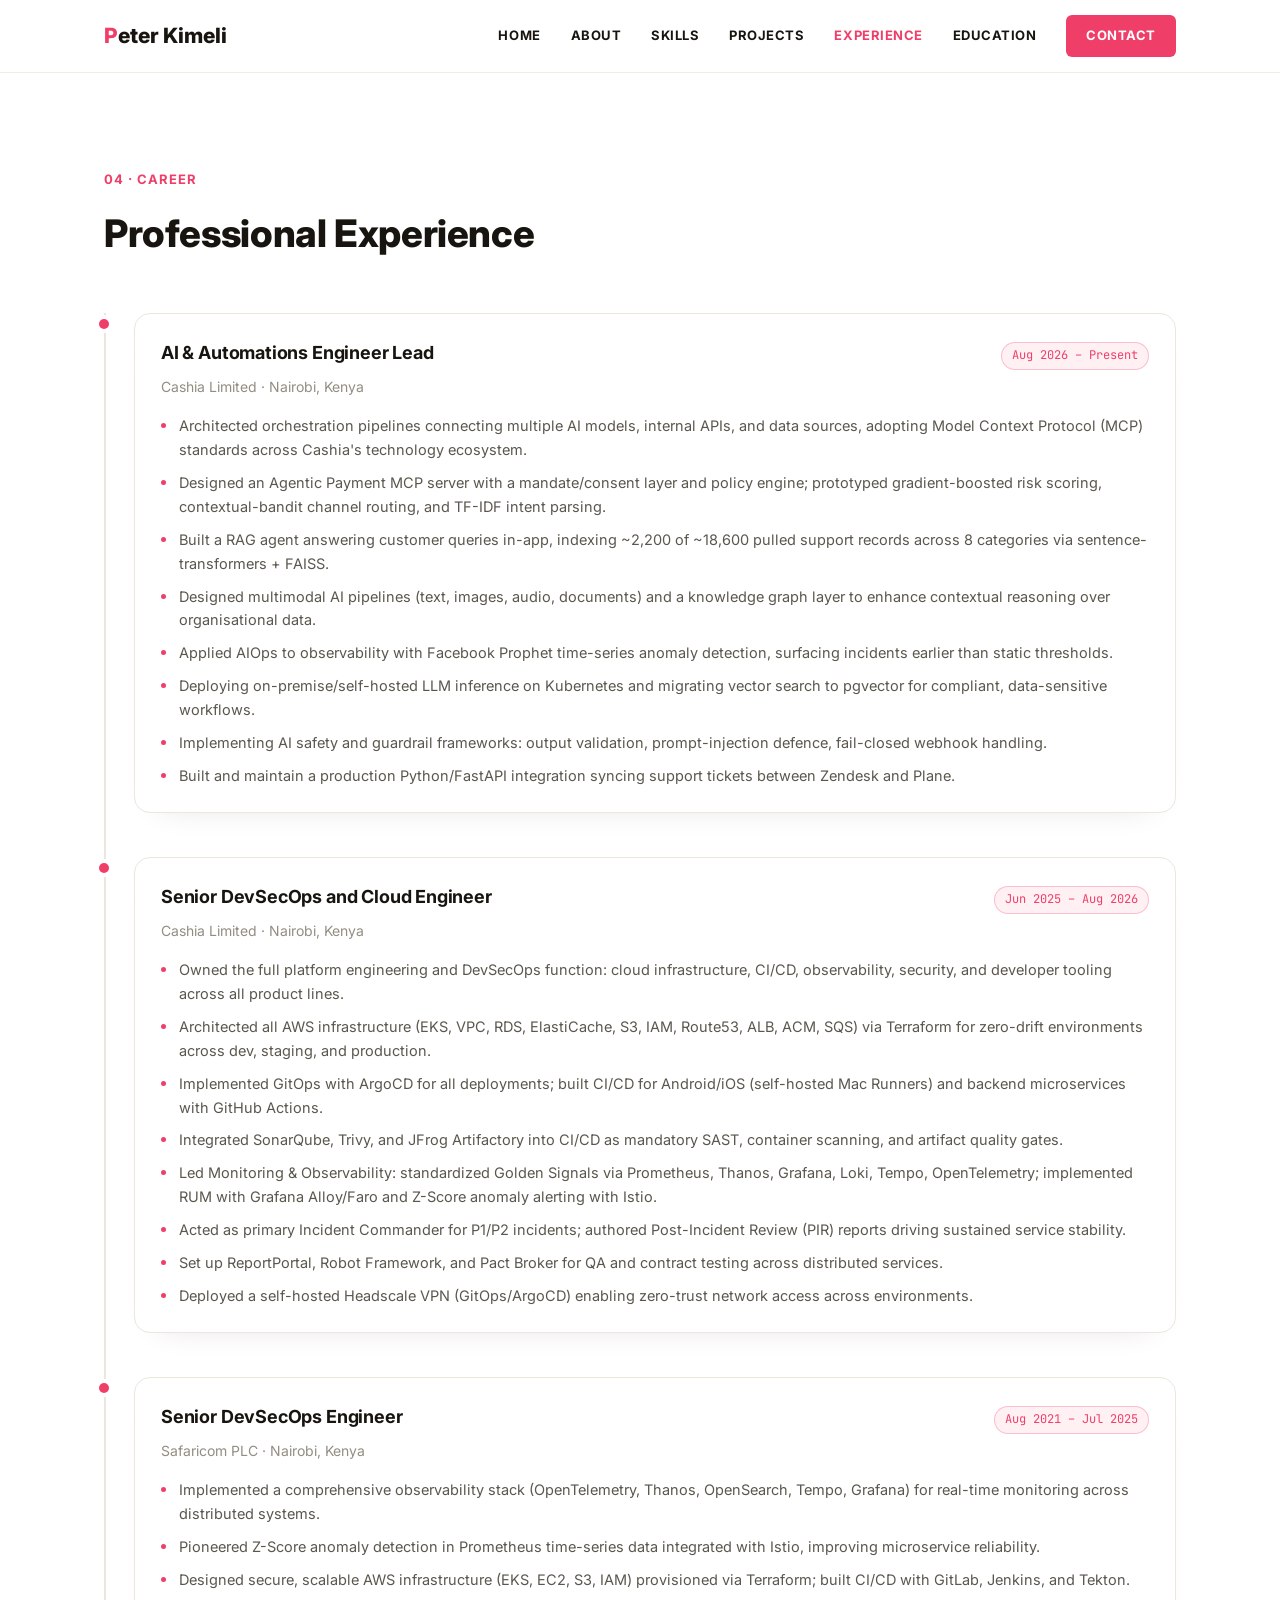
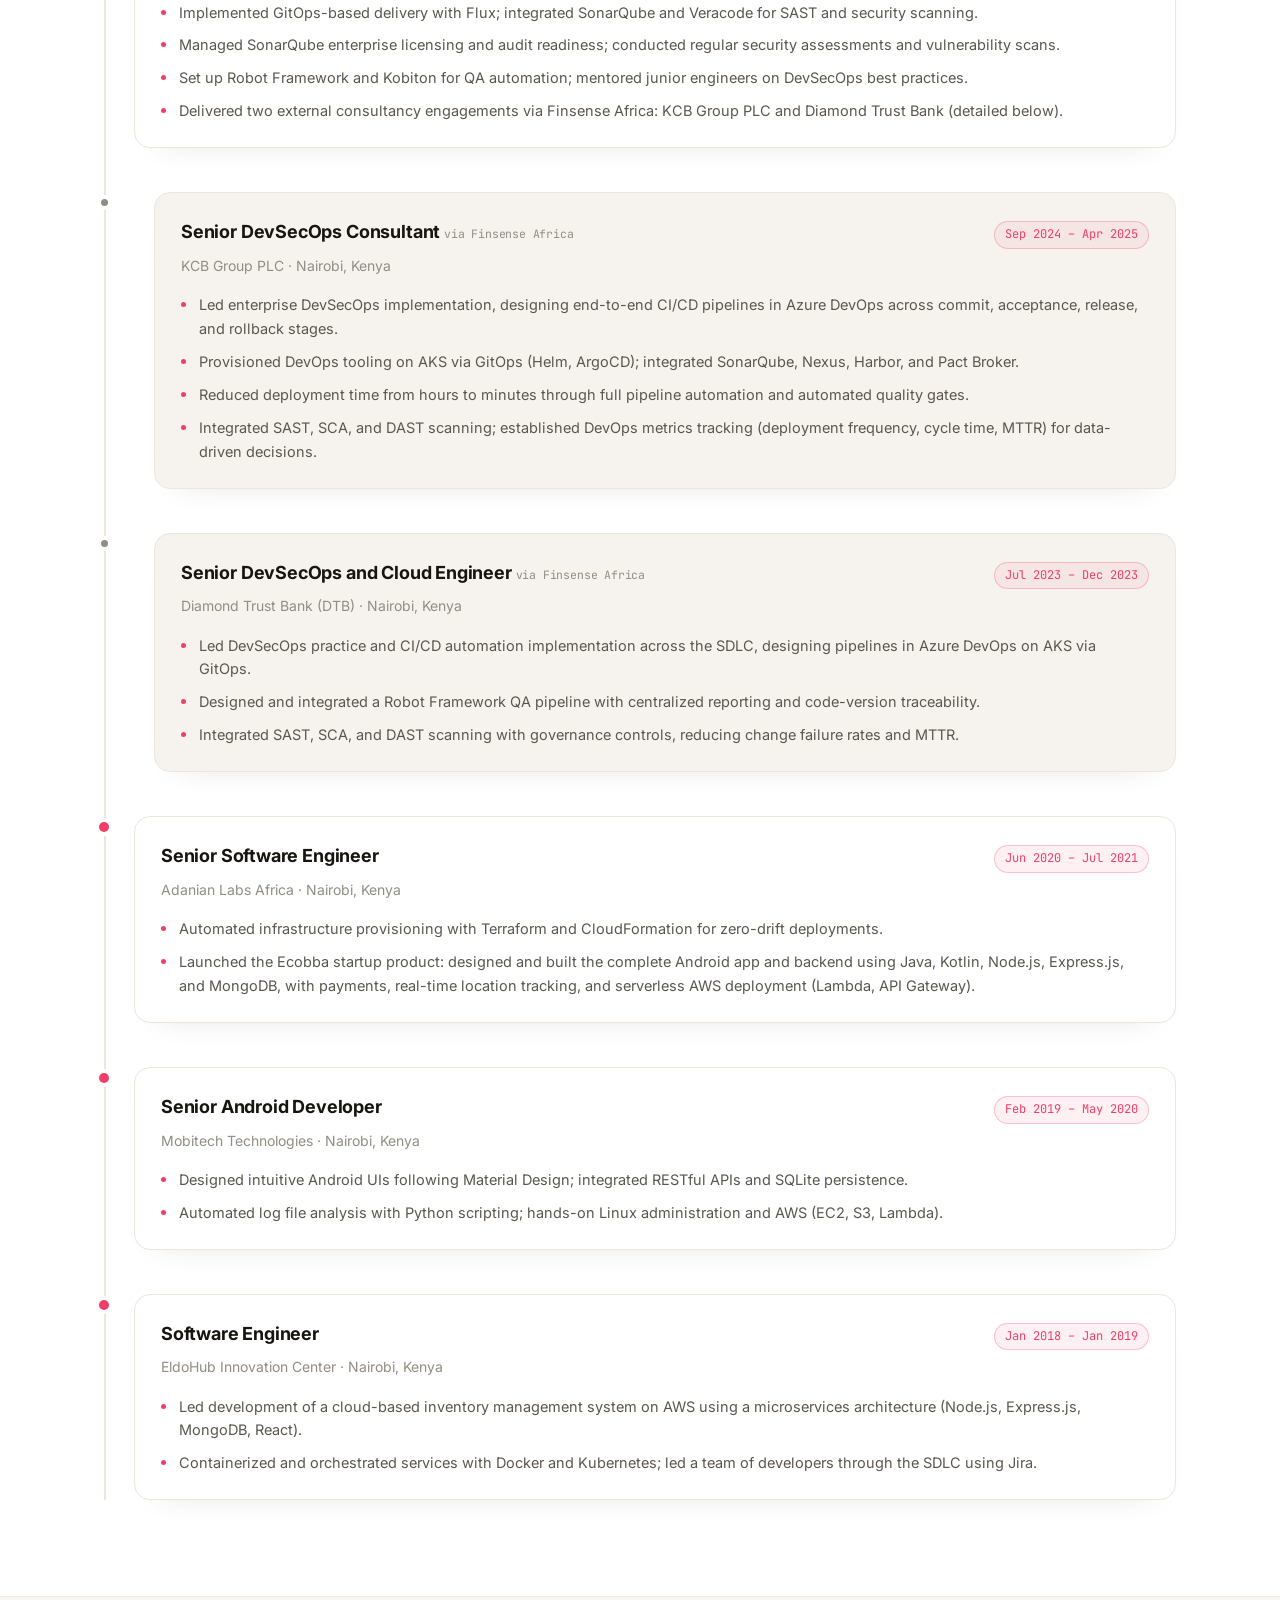
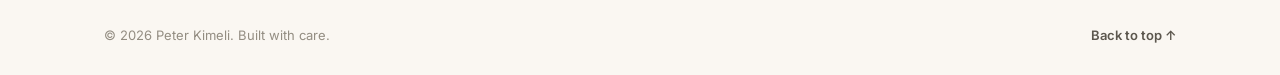
==== experience.html @ e3c06c6a "Split single-page site into separate pages per section Break About, Skills, Projects, Experience, Ed" ====
<!DOCTYPE html>
<html lang="en">
<head>
<meta charset="UTF-8">
<meta name="viewport" content="width=device-width, initial-scale=1.0">
<title>Experience · Peter Kimeli</title>
<meta name="description" content="Professional experience across Cashia Limited, Safaricom PLC, KCB Group, Diamond Trust Bank, and more.">
<link rel="icon" href="data:image/svg+xml,<svg xmlns=%22http://www.w3.org/2000/svg%22 viewBox=%220 0 100 100%22><rect width=%22100%22 height=%22100%22 rx=%2222%22 fill=%22%23ffffff%22/><text x=%2250%22 y=%2260%22 font-family=%22Arial,sans-serif%22 font-weight=%22800%22 font-size=%2244%22 fill=%22%23ef3f68%22 text-anchor=%22middle%22>PK</text></svg>">
<link rel="preconnect" href="https://fonts.googleapis.com">
<link rel="preconnect" href="https://fonts.gstatic.com" crossorigin>
<link href="https://fonts.googleapis.com/css2?family=Inter:wght@400;500;600;700;800&family=JetBrains+Mono:wght@400;500;600&display=swap" rel="stylesheet">
<link rel="stylesheet" href="css/style.css">
</head>
<body>

<a class="skip-link" href="#main">Skip to content</a>
<header class="site-header" id="top">
  <div class="container header-inner">
    <a href="index.html" class="brand"><span class="brand-name">Peter Kimeli</span></a>
    <nav class="nav" id="nav">
      <a href="index.html">Home</a>
      <a href="about.html">About</a>
      <a href="skills.html">Skills</a>
      <a href="projects.html">Projects</a>
      <a href="experience.html" class="is-active">Experience</a>
      <a href="education.html">Education</a>
      <a href="contact.html" class="nav-cta">Contact</a>
    </nav>
    <button class="nav-toggle" id="navToggle" aria-label="Toggle navigation" aria-expanded="false">
      <span></span><span></span><span></span>
    </button>
  </div>
</header>

<main id="main">

  <!-- EXPERIENCE -->
  <section id="experience" class="section page-section">
    <div class="container">
      <p class="section-label">04 · Career</p>
      <h2 class="section-title">Professional Experience</h2>

      <div class="timeline">

        <article class="timeline-item">
          <div class="timeline-dot"></div>
          <div class="timeline-content">
            <div class="timeline-head">
              <h3>AI &amp; Automations Engineer Lead</h3>
              <span class="timeline-date">Aug 2026 – Present</span>
            </div>
            <p class="timeline-org">Cashia Limited · Nairobi, Kenya</p>
            <ul>
              <li>Architected orchestration pipelines connecting multiple AI models, internal APIs, and data sources, adopting Model Context Protocol (MCP) standards across Cashia's technology ecosystem.</li>
              <li>Designed an Agentic Payment MCP server with a mandate/consent layer and policy engine; prototyped gradient-boosted risk scoring, contextual-bandit channel routing, and TF-IDF intent parsing.</li>
              <li>Built a RAG agent answering customer queries in-app, indexing ~2,200 of ~18,600 pulled support records across 8 categories via sentence-transformers + FAISS.</li>
              <li>Designed multimodal AI pipelines (text, images, audio, documents) and a knowledge graph layer to enhance contextual reasoning over organisational data.</li>
              <li>Applied AIOps to observability with Facebook Prophet time-series anomaly detection, surfacing incidents earlier than static thresholds.</li>
              <li>Deploying on-premise/self-hosted LLM inference on Kubernetes and migrating vector search to pgvector for compliant, data-sensitive workflows.</li>
              <li>Implementing AI safety and guardrail frameworks: output validation, prompt-injection defence, fail-closed webhook handling.</li>
              <li>Built and maintain a production Python/FastAPI integration syncing support tickets between Zendesk and Plane.</li>
            </ul>
          </div>
        </article>

        <article class="timeline-item">
          <div class="timeline-dot"></div>
          <div class="timeline-content">
            <div class="timeline-head">
              <h3>Senior DevSecOps and Cloud Engineer</h3>
              <span class="timeline-date">Jun 2025 – Aug 2026</span>
            </div>
            <p class="timeline-org">Cashia Limited · Nairobi, Kenya</p>
            <ul>
              <li>Owned the full platform engineering and DevSecOps function: cloud infrastructure, CI/CD, observability, security, and developer tooling across all product lines.</li>
              <li>Architected all AWS infrastructure (EKS, VPC, RDS, ElastiCache, S3, IAM, Route53, ALB, ACM, SQS) via Terraform for zero-drift environments across dev, staging, and production.</li>
              <li>Implemented GitOps with ArgoCD for all deployments; built CI/CD for Android/iOS (self-hosted Mac Runners) and backend microservices with GitHub Actions.</li>
              <li>Integrated SonarQube, Trivy, and JFrog Artifactory into CI/CD as mandatory SAST, container scanning, and artifact quality gates.</li>
              <li>Led Monitoring &amp; Observability: standardized Golden Signals via Prometheus, Thanos, Grafana, Loki, Tempo, OpenTelemetry; implemented RUM with Grafana Alloy/Faro and Z-Score anomaly alerting with Istio.</li>
              <li>Acted as primary Incident Commander for P1/P2 incidents; authored Post-Incident Review (PIR) reports driving sustained service stability.</li>
              <li>Set up ReportPortal, Robot Framework, and Pact Broker for QA and contract testing across distributed services.</li>
              <li>Deployed a self-hosted Headscale VPN (GitOps/ArgoCD) enabling zero-trust network access across environments.</li>
            </ul>
          </div>
        </article>

        <article class="timeline-item">
          <div class="timeline-dot"></div>
          <div class="timeline-content">
            <div class="timeline-head">
              <h3>Senior DevSecOps Engineer</h3>
              <span class="timeline-date">Aug 2021 – Jul 2025</span>
            </div>
            <p class="timeline-org">Safaricom PLC · Nairobi, Kenya</p>
            <ul>
              <li>Implemented a comprehensive observability stack (OpenTelemetry, Thanos, OpenSearch, Tempo, Grafana) for real-time monitoring across distributed systems.</li>
              <li>Pioneered Z-Score anomaly detection in Prometheus time-series data integrated with Istio, improving microservice reliability.</li>
              <li>Designed secure, scalable AWS infrastructure (EKS, EC2, S3, IAM) provisioned via Terraform; built CI/CD with GitLab, Jenkins, and Tekton.</li>
              <li>Implemented GitOps-based delivery with Flux; integrated SonarQube and Veracode for SAST and security scanning.</li>
              <li>Managed SonarQube enterprise licensing and audit readiness; conducted regular security assessments and vulnerability scans.</li>
              <li>Set up Robot Framework and Kobiton for QA automation; mentored junior engineers on DevSecOps best practices.</li>
              <li>Delivered two external consultancy engagements via Finsense Africa: KCB Group PLC and Diamond Trust Bank (detailed below).</li>
            </ul>
          </div>
        </article>

        <article class="timeline-item timeline-item-sub">
          <div class="timeline-dot timeline-dot-sub"></div>
          <div class="timeline-content">
            <div class="timeline-head">
              <h3>Senior DevSecOps Consultant <span class="via">via Finsense Africa</span></h3>
              <span class="timeline-date">Sep 2024 – Apr 2025</span>
            </div>
            <p class="timeline-org">KCB Group PLC · Nairobi, Kenya</p>
            <ul>
              <li>Led enterprise DevSecOps implementation, designing end-to-end CI/CD pipelines in Azure DevOps across commit, acceptance, release, and rollback stages.</li>
              <li>Provisioned DevOps tooling on AKS via GitOps (Helm, ArgoCD); integrated SonarQube, Nexus, Harbor, and Pact Broker.</li>
              <li>Reduced deployment time from hours to minutes through full pipeline automation and automated quality gates.</li>
              <li>Integrated SAST, SCA, and DAST scanning; established DevOps metrics tracking (deployment frequency, cycle time, MTTR) for data-driven decisions.</li>
            </ul>
          </div>
        </article>

        <article class="timeline-item timeline-item-sub">
          <div class="timeline-dot timeline-dot-sub"></div>
          <div class="timeline-content">
            <div class="timeline-head">
              <h3>Senior DevSecOps and Cloud Engineer <span class="via">via Finsense Africa</span></h3>
              <span class="timeline-date">Jul 2023 – Dec 2023</span>
            </div>
            <p class="timeline-org">Diamond Trust Bank (DTB) · Nairobi, Kenya</p>
            <ul>
              <li>Led DevSecOps practice and CI/CD automation implementation across the SDLC, designing pipelines in Azure DevOps on AKS via GitOps.</li>
              <li>Designed and integrated a Robot Framework QA pipeline with centralized reporting and code-version traceability.</li>
              <li>Integrated SAST, SCA, and DAST scanning with governance controls, reducing change failure rates and MTTR.</li>
            </ul>
          </div>
        </article>

        <article class="timeline-item">
          <div class="timeline-dot"></div>
          <div class="timeline-content">
            <div class="timeline-head">
              <h3>Senior Software Engineer</h3>
              <span class="timeline-date">Jun 2020 – Jul 2021</span>
            </div>
            <p class="timeline-org">Adanian Labs Africa · Nairobi, Kenya</p>
            <ul>
              <li>Automated infrastructure provisioning with Terraform and CloudFormation for zero-drift deployments.</li>
              <li>Launched the Ecobba startup product: designed and built the complete Android app and backend using Java, Kotlin, Node.js, Express.js, and MongoDB, with payments, real-time location tracking, and serverless AWS deployment (Lambda, API Gateway).</li>
            </ul>
          </div>
        </article>

        <article class="timeline-item">
          <div class="timeline-dot"></div>
          <div class="timeline-content">
            <div class="timeline-head">
              <h3>Senior Android Developer</h3>
              <span class="timeline-date">Feb 2019 – May 2020</span>
            </div>
            <p class="timeline-org">Mobitech Technologies · Nairobi, Kenya</p>
            <ul>
              <li>Designed intuitive Android UIs following Material Design; integrated RESTful APIs and SQLite persistence.</li>
              <li>Automated log file analysis with Python scripting; hands-on Linux administration and AWS (EC2, S3, Lambda).</li>
            </ul>
          </div>
        </article>

        <article class="timeline-item">
          <div class="timeline-dot"></div>
          <div class="timeline-content">
            <div class="timeline-head">
              <h3>Software Engineer</h3>
              <span class="timeline-date">Jan 2018 – Jan 2019</span>
            </div>
            <p class="timeline-org">EldoHub Innovation Center · Nairobi, Kenya</p>
            <ul>
              <li>Led development of a cloud-based inventory management system on AWS using a microservices architecture (Node.js, Express.js, MongoDB, React).</li>
              <li>Containerized and orchestrated services with Docker and Kubernetes; led a team of developers through the SDLC using Jira.</li>
            </ul>
          </div>
        </article>

      </div>
    </div>
  </section>
</main>

<footer class="site-footer">
  <div class="container footer-inner">
    <p>© <span id="year"></span> Peter Kimeli. Built with care.</p>
    <a href="#top" class="back-to-top">Back to top ↑</a>
  </div>
</footer>

<script src="js/script.js"></script>
</body>
</html>
---- css/style.css ----
/* ---------- Tokens ---------- */
:root{
  --bg: #ffffff;
  --bg-alt: #faf7f2;
  --surface: #ffffff;
  --surface-2: #f6f3ee;
  --border: #ece6dd;
  --border-soft: #f1ece4;
  --text: #18140f;
  --text-dim: #5c574e;
  --text-muted: #938d82;
  --accent: #ef3f68;
  --accent-dim: #d22b53;
  --accent-soft: rgba(239, 63, 104, 0.08);
  --accent-border: rgba(239, 63, 104, 0.28);
  --on-accent: #ffffff;
  --radius: 16px;
  --radius-sm: 6px;
  --maxw: 1120px;
  --font-body: 'Inter', system-ui, -apple-system, sans-serif;
  --font-display: 'Inter', system-ui, -apple-system, sans-serif;
  --font-mono: 'JetBrains Mono', 'SFMono-Regular', Menlo, Consolas, monospace;
}

*, *::before, *::after{ box-sizing: border-box; }
html{ scroll-behavior: smooth; }

body{
  margin:0;
  background: var(--bg);
  color: var(--text);
  font-family: var(--font-body);
  line-height: 1.65;
  -webkit-font-smoothing: antialiased;
}

.container{
  max-width: var(--maxw);
  margin: 0 auto;
  padding: 0 24px;
}

.skip-link{
  position:absolute; left:-999px; top:0;
  background:var(--accent); color:var(--on-accent); padding:10px 16px; border-radius:0 0 8px 0; z-index:200;
}
.skip-link:focus{ left:0; }

.noise-overlay{ display:none; }

a{ color: inherit; text-decoration:none; }
ul{ list-style:none; margin:0; padding:0; }
h1,h2,h3{ margin:0; font-weight:800; letter-spacing:-0.01em; }
p{ margin:0; }
svg{ display:block; }

::selection{ background: var(--accent); color:var(--on-accent); }

/* ---------- Header ---------- */
.site-header{
  position: sticky; top:0; z-index: 100;
  background: rgba(255,255,255,0.92);
  backdrop-filter: blur(10px);
  border-bottom: 1px solid var(--border-soft);
}
.header-inner{
  display:flex; align-items:center; justify-content:space-between;
  height: 72px;
}
.brand{ display:flex; align-items:baseline; gap:2px; font-weight:800; font-size:21px; }
.brand-mark{ color: var(--text); }
.brand-name{ font-size:21px; color:var(--text); font-weight:800; }
.brand-name::first-letter{ color: var(--accent); }

.nav{ display:flex; align-items:center; gap:30px; }
.nav a{ color: var(--text); font-size:13px; font-weight:700; letter-spacing:.04em; text-transform:uppercase; transition: color .2s; }
.nav a:hover{ color: var(--accent); }
.nav a.is-active{ color: var(--accent); }
.nav-cta{
  color: var(--on-accent) !important;
  background: var(--accent);
  padding: 10px 20px;
  border-radius: var(--radius-sm);
  font-weight:700 !important;
}
.nav-cta:hover{ background: var(--accent-dim); color:var(--on-accent) !important; }

.nav-toggle{
  display:none; flex-direction:column; gap:5px; background:none; border:none; cursor:pointer; padding:8px;
}
.nav-toggle span{ width:22px; height:2px; background: var(--text); border-radius:2px; transition: all .2s; }

/* ---------- Icons ---------- */
.icon{ width:16px; height:16px; flex:none; color: var(--accent); }

/* ---------- Buttons ---------- */
.btn{
  display:inline-flex; align-items:center; justify-content:center; gap:8px;
  padding: 15px 28px; border-radius: var(--radius-sm); font-weight:700; font-size:13px;
  letter-spacing:.03em; text-transform:uppercase;
  border: 2px solid transparent; cursor:pointer; transition: transform .15s, box-shadow .15s, background .15s, border-color .15s, color .15s;
}
.btn-primary{
  background: var(--accent);
  color: var(--on-accent);
  box-shadow: 0 14px 28px -12px rgba(239,63,104,0.55);
}
.btn-primary:hover{ background: var(--accent-dim); transform: translateY(-1px); box-shadow: 0 16px 30px -12px rgba(239,63,104,0.6); }
.btn-ghost{
  background: transparent; color: var(--text); border-color: var(--border);
}
.btn-ghost:hover{ border-color: var(--accent); color: var(--accent); }
.btn-lg{ padding:17px 34px; font-size:13.5px; margin-top: 36px; }

/* ---------- Hero ---------- */
.hero{ padding: 88px 0 110px; position:relative; z-index:1; overflow:hidden; }
.hero-grid{
  display:grid; grid-template-columns: 1fr 0.92fr; gap: 64px; align-items:center;
}
.hero-greeting{
  font-size: clamp(20px, 2.4vw, 26px); color: var(--text-dim); font-weight:500; margin-bottom:6px;
}
.hero-copy h1{
  font-size: clamp(46px, 6vw, 68px); line-height:1.02; font-weight:800;
  color: var(--text); margin-bottom:20px;
}
.hero-title{
  display:inline-block;
  font-size: clamp(17px, 2vw, 20px); font-weight:700; color: var(--text);
  padding-bottom:8px; border-bottom: 4px solid var(--accent);
}
.hero-desc{
  margin-top:26px; font-size:16.5px; color: var(--text-dim); max-width: 540px;
}
.hl{ color: var(--text); font-weight:700; }
.hero-actions{ display:flex; gap:14px; margin-top:36px; flex-wrap:wrap; }
.hero-meta{ display:flex; gap:26px; margin-top:38px; flex-wrap:wrap; }
.hero-meta li{ display:flex; align-items:center; gap:8px; font-size:14px; color: var(--text-dim); }
.hero-meta a{ display:flex; align-items:center; gap:8px; }
.hero-meta a:hover{ color: var(--accent); }
.hero-meta a:hover .icon{ color: var(--accent); }

/* Hero photo */
.hero-panel{ display:flex; justify-content:center; position:relative; }
.hero-photo-wrap{ position:relative; width:100%; max-width:420px; }
.hero-photo-wrap::before{
  content:''; position:absolute; top:-24px; right:-24px; bottom:24px; left:24px;
  background: var(--accent); border-radius: 24px; z-index:0;
}
.photo-placeholder{
  position:relative; z-index:1;
  aspect-ratio: 4 / 5; border-radius: 24px; overflow:hidden;
  background: var(--surface-2); border:1px solid var(--border);
  display:flex; align-items:center; justify-content:center;
  box-shadow: 0 30px 60px -28px rgba(24,20,15,0.35);
}
.photo-placeholder img{ width:100%; height:100%; object-fit:cover; display:block; }
.photo-placeholder-icon{ width:34%; height:34%; color: var(--border); }
.photo-placeholder-tag{
  position:absolute; z-index:2; left:16px; bottom:16px;
  font-family: var(--font-mono); font-size:11px; color: var(--text-muted);
  background: rgba(255,255,255,0.9); border:1px solid var(--border);
  padding:5px 11px; border-radius:20px;
}

/* ---------- Home quick links ---------- */
.home-links{ padding: 0 0 100px; }
.home-links-grid{
  display:grid; grid-template-columns: repeat(3, 1fr); gap:18px;
}
.home-link-card{
  display:block; background: var(--surface); border:1px solid var(--border); border-radius: var(--radius);
  padding: 26px; transition: transform .2s, box-shadow .2s, border-color .2s;
  box-shadow: 0 16px 32px -26px rgba(24,20,15,0.18);
}
.home-link-card:hover{ transform: translateY(-4px); box-shadow: 0 20px 38px -22px rgba(24,20,15,0.22); border-color: var(--accent-border); }
.home-link-num{
  display:inline-block; font-family: var(--font-mono); font-size:12px; font-weight:700;
  color: var(--accent); margin-bottom:12px;
}
.home-link-card h3{ font-size:17px; font-weight:700; margin-bottom:6px; }
.home-link-card p{ font-size:13.5px; color: var(--text-dim); }

/* ---------- Sections ---------- */
.section{ padding: 96px 0; position:relative; z-index:1; }
.section-alt{ background: var(--bg-alt); border-top:1px solid var(--border-soft); border-bottom:1px solid var(--border-soft); }
.section-label{
  font-size:13px; font-weight:700; letter-spacing:.08em; text-transform:uppercase;
  color: var(--accent); margin: 0 0 12px;
}
.section-title{ font-weight:800; font-size: clamp(28px, 3.2vw, 38px); margin-bottom: 18px; }
.section-lead{ font-size:16px; color: var(--text-dim); max-width:680px; }

.stat-row{
  display:grid; grid-template-columns: repeat(4, 1fr); gap:18px; margin-top:50px;
}
.stat{
  background: var(--surface); border:1px solid var(--border); border-radius: var(--radius);
  padding: 26px 22px; text-align:center;
  box-shadow: 0 16px 32px -24px rgba(24,20,15,0.18);
}
.stat-num{ display:block; font-size:30px; font-weight:800; color: var(--accent); }
.stat-label{ display:block; font-size:12.5px; color: var(--text-muted); margin-top:8px; }

/* ---------- Skills ---------- */
.skills-grid{
  display:grid; grid-template-columns: repeat(3, 1fr); gap:18px; margin-top:42px;
}
.skill-card{
  background: var(--surface); border:1px solid var(--border); border-radius: var(--radius);
  padding: 24px; transition: transform .2s, box-shadow .2s;
  box-shadow: 0 16px 32px -26px rgba(24,20,15,0.18);
}
.skill-card:hover{ transform: translateY(-3px); box-shadow: 0 20px 36px -22px rgba(24,20,15,0.22); }
.skill-card h3{ font-size:14.5px; margin-bottom:15px; color: var(--text); font-weight:700; }
.skill-card-featured{
  grid-column: span 3;
  background: var(--surface-2);
  border-color: var(--accent-border);
}
.tags{ display:flex; flex-wrap:wrap; gap:8px; }
.tags span{
  font-family: var(--font-mono); font-size:11.5px; color: var(--text-dim);
  background: var(--bg-alt); border:1px solid var(--border-soft);
  padding:5px 10px; border-radius:6px;
}

/* ---------- Projects ---------- */
.project-grid{
  display:grid; grid-template-columns: repeat(3, 1fr); gap:20px; margin-top:44px;
}
.project-card{
  background: var(--surface); border:1px solid var(--border); border-radius: var(--radius);
  padding: 26px; transition: transform .2s, box-shadow .2s;
  box-shadow: 0 16px 32px -26px rgba(24,20,15,0.18);
}
.project-card:hover{ transform: translateY(-4px); box-shadow: 0 20px 38px -22px rgba(24,20,15,0.22); }
.project-badge{
  display:inline-flex; align-items:center; justify-content:center;
  min-width:44px; height:28px; padding:0 9px; margin-bottom:16px;
  font-family: var(--font-mono); font-size:11px; font-weight:700; letter-spacing:.02em;
  color: var(--accent); background: var(--accent-soft); border:1px solid var(--accent-border);
  border-radius: 6px;
}
.project-card h3{ font-size:16.5px; margin-bottom:10px; font-weight:700; }
.project-card p{ font-size:14px; color: var(--text-dim); margin-bottom:16px; }
.project-card .tags span{ background: var(--bg-alt); }

/* ---------- Timeline ---------- */
.timeline{ position:relative; margin-top:48px; padding-left: 28px; border-left: 2px solid var(--border); }
.timeline-item{ position:relative; padding-bottom: 44px; }
.timeline-item:last-child{ padding-bottom:0; }
.timeline-dot{
  position:absolute; left:-35px; top:6px; width:10px; height:10px; border-radius:50%;
  background: var(--accent); box-shadow: 0 0 0 4px var(--bg);
}
.timeline-item-sub .timeline-dot-sub{
  background: var(--text-muted); width:7px; height:7px; left:-33.5px; top:7px;
}
.timeline-item-sub{ padding-left: 20px; opacity:.94; }
.timeline-item-sub .timeline-content{ background: var(--surface-2); }
.timeline-content{
  background: var(--surface); border:1px solid var(--border); border-radius: var(--radius);
  padding:24px 26px;
  box-shadow: 0 16px 32px -26px rgba(24,20,15,0.16);
}
.timeline-head{ display:flex; align-items:baseline; justify-content:space-between; gap:16px; flex-wrap:wrap; }
.timeline-head h3{ font-size:18px; font-weight:700; }
.via{ font-family: var(--font-mono); font-size:11.5px; color: var(--text-muted); font-weight:400; }
.timeline-date{
  font-family: var(--font-mono); font-size:12px; color: var(--accent); white-space:nowrap;
  background: var(--accent-soft); border:1px solid var(--accent-border); padding:3px 10px; border-radius:20px;
}
.timeline-org{ font-size:14px; color: var(--text-muted); margin-top:5px; margin-bottom:16px; }
.timeline-content ul{ display:flex; flex-direction:column; gap:9px; }
.timeline-content li{
  font-size:14.5px; color: var(--text-dim); padding-left:18px; position:relative;
}
.timeline-content li::before{
  content:''; position:absolute; left:0; top:9px; width:5px; height:5px; border-radius:50%; background: var(--accent);
}

/* ---------- Education ---------- */
.edu-grid{ display:grid; grid-template-columns: repeat(2,1fr); gap:20px; margin-top:36px; }
.edu-card{
  background: var(--surface); border:1px solid var(--border); border-radius: var(--radius); padding:26px;
  box-shadow: 0 16px 32px -26px rgba(24,20,15,0.16);
}
.edu-card h3{ font-size:17.5px; font-weight:700; margin-bottom:9px; }
.edu-org{ font-size:14px; color: var(--text-muted); }
.edu-status{
  display:inline-block; margin-top:11px; margin-bottom:14px;
  font-family: var(--font-mono); font-size:11.5px; color: var(--accent);
  background: var(--accent-soft); border:1px solid var(--accent-border);
  padding:3px 10px; border-radius:20px;
}
.edu-desc{ font-size:14px; color: var(--text-dim); }
.edu-desc em{ color: var(--text); font-style:normal; font-weight:600; }

.certs-title{ margin-top:64px; }
.cert-grid{ display:grid; grid-template-columns: repeat(4,1fr); gap:18px; margin-top:36px; }
.cert-card{
  background: var(--surface); border:1px solid var(--border); border-radius: var(--radius);
  padding:24px; text-align:center; transition: transform .2s, box-shadow .2s;
  box-shadow: 0 16px 32px -26px rgba(24,20,15,0.16);
}
.cert-card:hover{ transform: translateY(-3px); box-shadow: 0 20px 36px -22px rgba(24,20,15,0.2); }
.cert-badge{
  display:inline-flex; align-items:center; justify-content:center;
  width:52px; height:52px; border-radius:50%; margin-bottom:14px;
  font-family: var(--font-mono); font-weight:700; font-size:12px;
  background: var(--accent); color: var(--on-accent);
}
.cert-card p{ font-size:12.5px; color: var(--text-dim); }

/* ---------- Contact ---------- */
.section-contact{ text-align:center; }
.contact-inner{ display:flex; flex-direction:column; align-items:center; }
.contact-inner .section-lead{ margin: 0 auto; }
.contact-cards{
  display:grid; grid-template-columns: repeat(3,1fr); gap:18px; margin-top:44px; width:100%; max-width:760px;
}
.contact-card{
  display:flex; flex-direction:column; align-items:center; gap:6px;
  background: var(--surface); border:1px solid var(--border); border-radius: var(--radius);
  padding: 28px 18px; transition: transform .2s, box-shadow .2s;
  box-shadow: 0 16px 32px -26px rgba(24,20,15,0.16);
}
.contact-card:hover{ transform: translateY(-3px); box-shadow: 0 20px 36px -22px rgba(24,20,15,0.2); }
.contact-icon{
  display:inline-flex; align-items:center; justify-content:center;
  width:40px; height:40px; border-radius:50%;
  background: var(--accent); color: var(--on-accent);
  margin-bottom:4px;
}
.contact-icon .icon{ width:17px; height:17px; color:inherit; }
.contact-label{ font-size:11.5px; color: var(--text-muted); text-transform:uppercase; letter-spacing:.06em; margin-top:6px; }
.contact-value{ font-size:14.5px; font-weight:700; word-break:break-word; }

/* ---------- Footer ---------- */
.site-footer{ border-top:1px solid var(--border-soft); padding: 28px 0; background: var(--bg-alt); }
.footer-inner{ display:flex; justify-content:space-between; align-items:center; flex-wrap:wrap; gap:10px; }
.footer-inner p{ font-size:13px; color: var(--text-muted); }
.back-to-top{ font-size:13px; color: var(--text-dim); font-weight:600; }
.back-to-top:hover{ color: var(--accent); }

/* ---------- Reveal animation ---------- */
.reveal{ opacity:0; transform: translateY(14px); transition: opacity .6s ease, transform .6s ease; }
.reveal.is-visible{ opacity:1; transform: translateY(0); }

/* ---------- Responsive ---------- */
@media (max-width: 900px){
  .hero-grid{ grid-template-columns: 1fr; }
  .hero-panel{ order:-1; margin-bottom:12px; }
  .hero-photo-wrap{ max-width:340px; }
  .skills-grid{ grid-template-columns: repeat(2,1fr); }
  .skill-card-featured{ grid-column: span 2; }
  .project-grid{ grid-template-columns: repeat(2,1fr); }
  .stat-row{ grid-template-columns: repeat(2,1fr); }
  .edu-grid{ grid-template-columns: 1fr; }
  .cert-grid{ grid-template-columns: repeat(2,1fr); }
  .contact-cards{ grid-template-columns: 1fr; }
  .home-links-grid{ grid-template-columns: repeat(2,1fr); }
}

@media (max-width: 720px){
  .nav{
    position:absolute; top:72px; left:0; right:0;
    background: var(--bg); border-bottom:1px solid var(--border-soft);
    flex-direction:column; align-items:flex-start; gap:0;
    max-height:0; overflow:hidden; transition: max-height .25s ease;
  }
  .nav.is-open{ max-height:340px; }
  .nav a{ width:100%; padding:16px 24px; border-bottom:1px solid var(--border-soft); }
  .nav-cta{ margin:14px 24px; width:calc(100% - 48px); text-align:center; }
  .nav-toggle{ display:flex; }
  .skills-grid{ grid-template-columns: 1fr; }
  .skill-card-featured{ grid-column: span 1; }
  .project-grid{ grid-template-columns: 1fr; }
  .stat-row{ grid-template-columns: repeat(2,1fr); }
  .cert-grid{ grid-template-columns: repeat(2,1fr); }
  .home-links-grid{ grid-template-columns: 1fr; }
  .timeline{ padding-left:22px; }
  .timeline-dot{ left:-29px; }
  .timeline-item-sub .timeline-dot-sub{ left:-27.5px; }
}
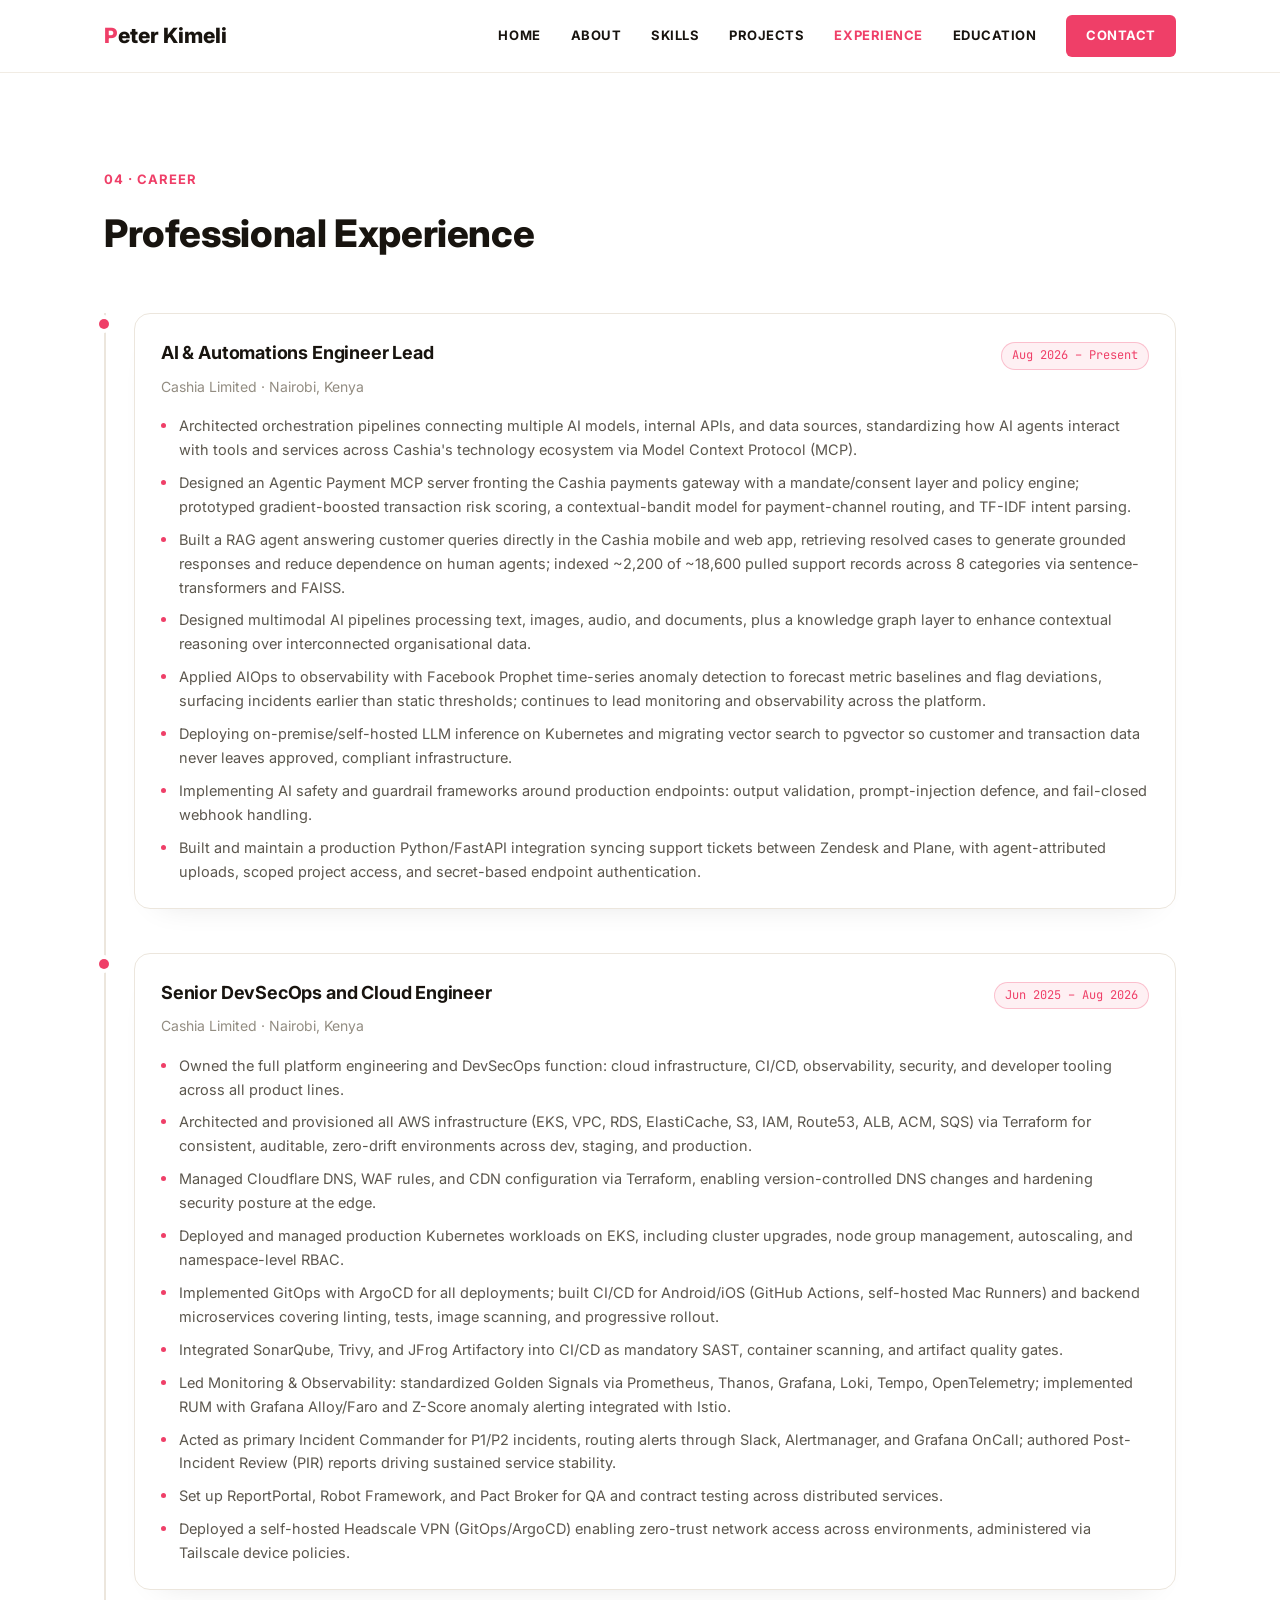
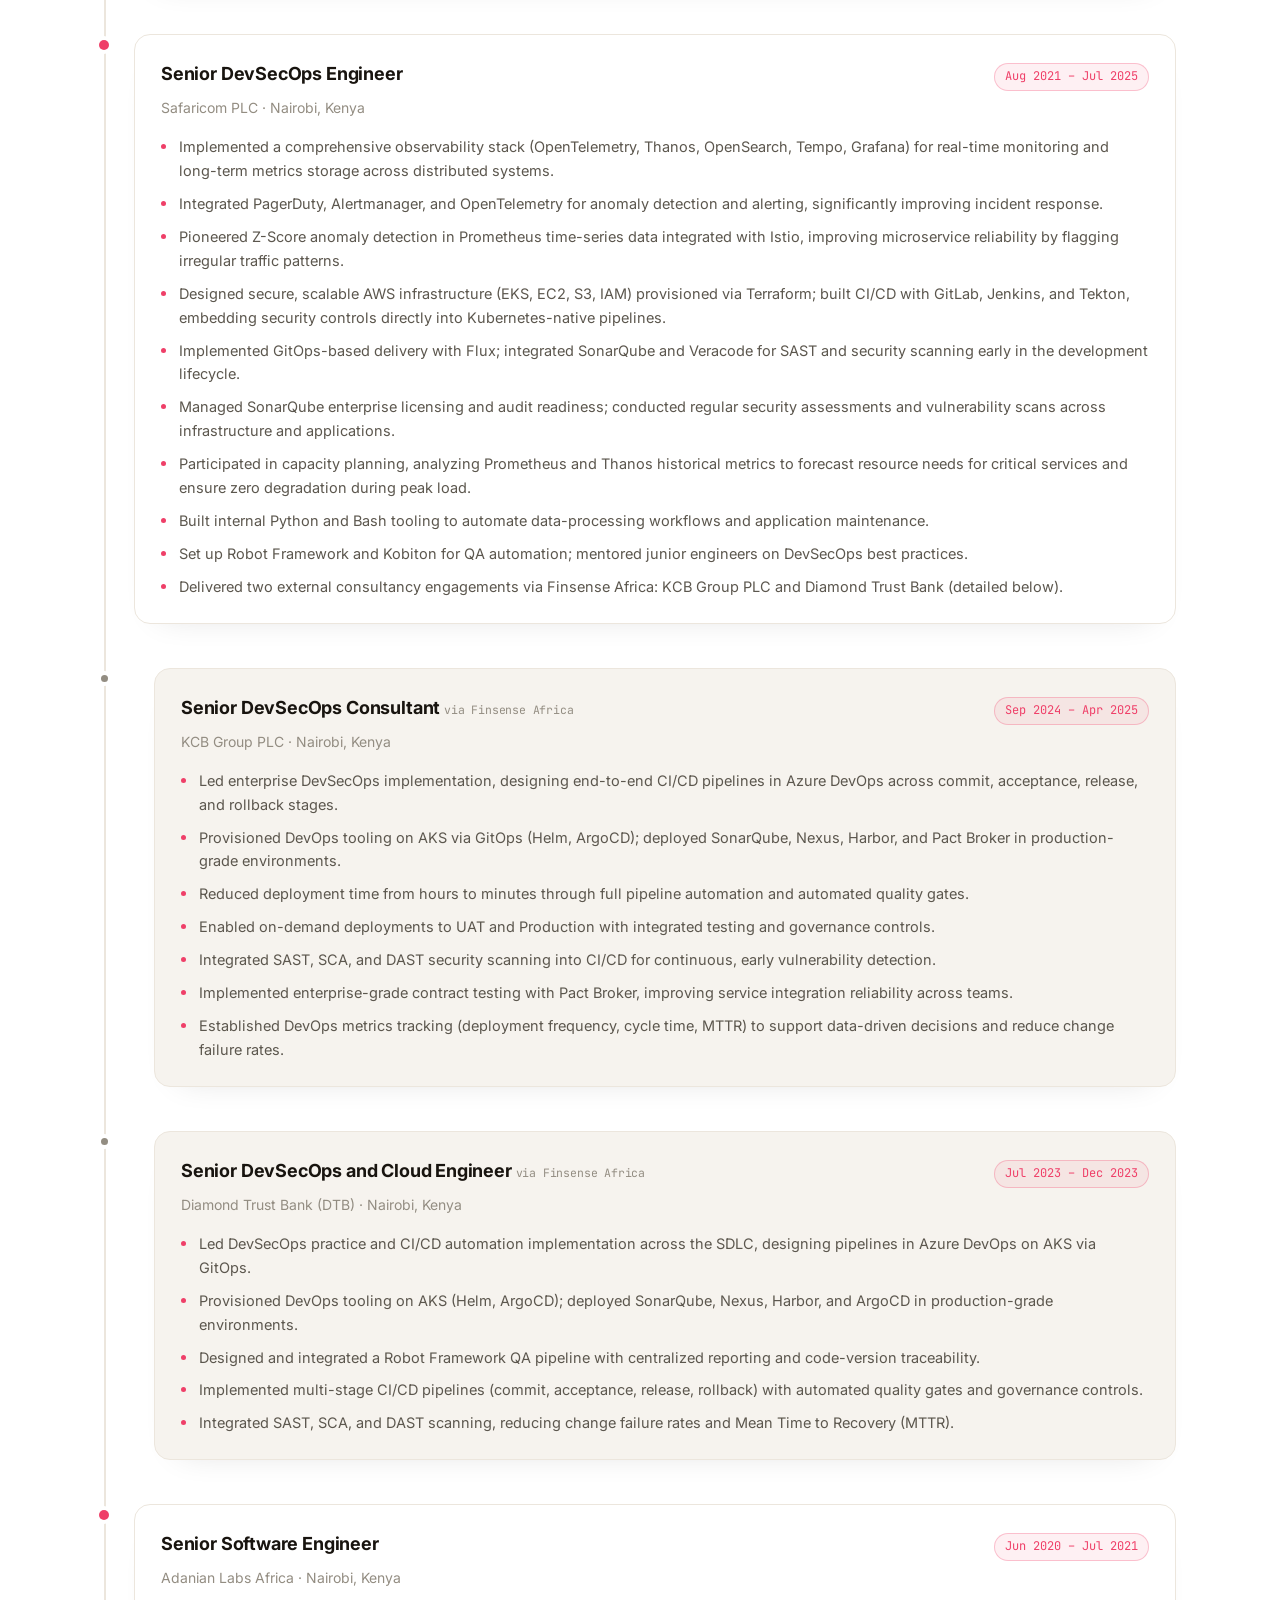
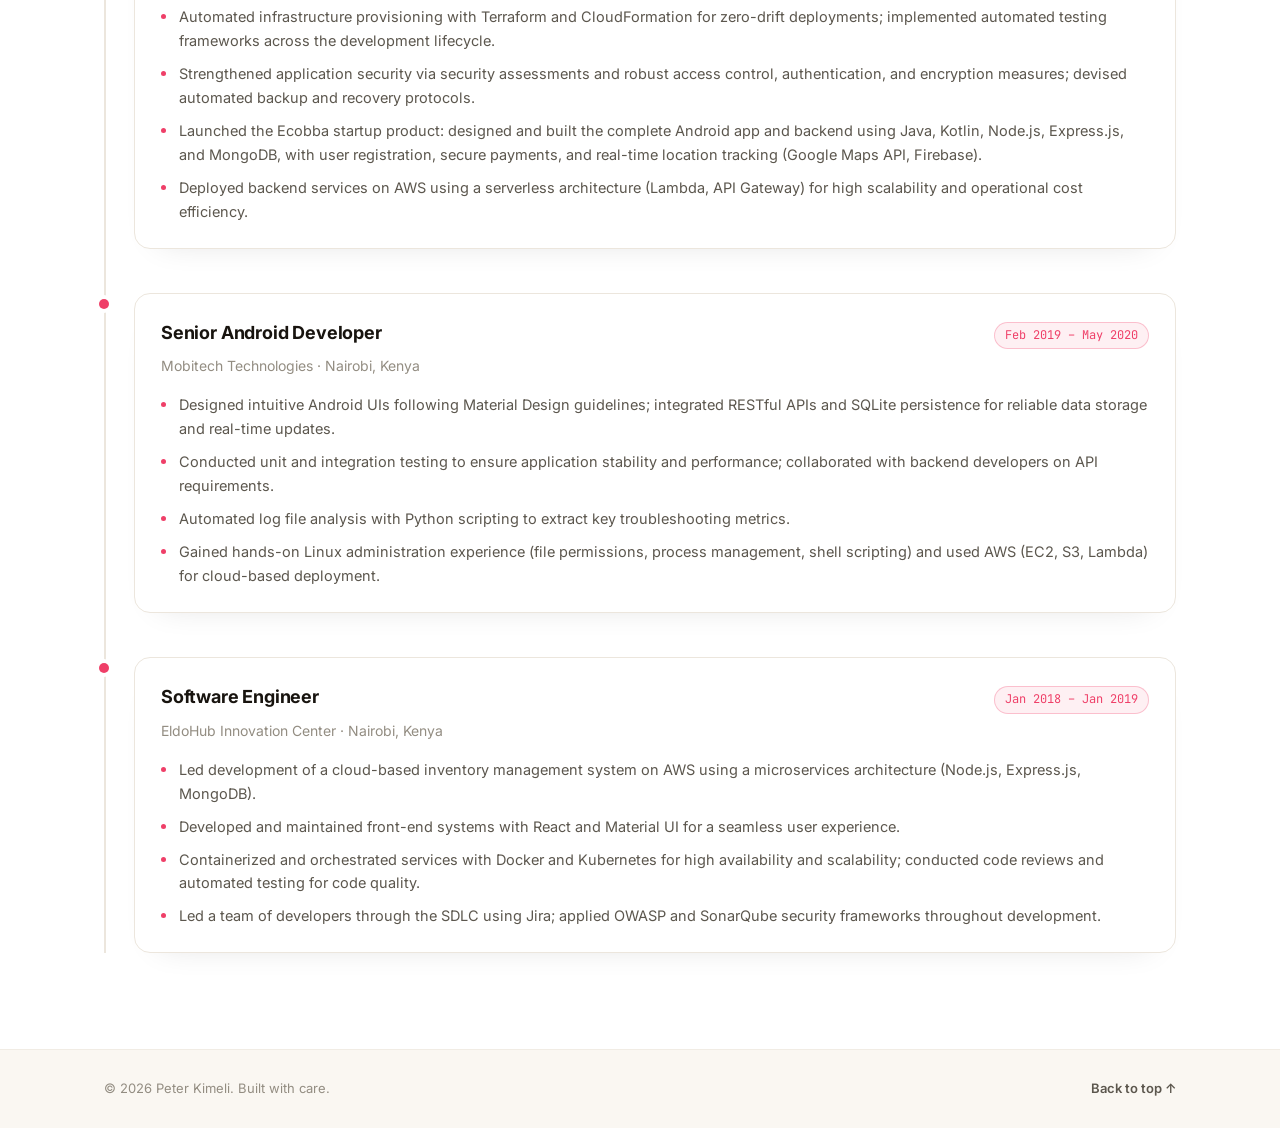
==== commit 511b4a85: "Expand Experience section with fuller CV detail Each role's bullet list was noticeably thinner than " ====
--- a/experience.html
+++ b/experience.html
@@ -51,14 +51,14 @@
             </div>
             <p class="timeline-org">Cashia Limited · Nairobi, Kenya</p>
             <ul>
-              <li>Architected orchestration pipelines connecting multiple AI models, internal APIs, and data sources, adopting Model Context Protocol (MCP) standards across Cashia's technology ecosystem.</li>
-              <li>Designed an Agentic Payment MCP server with a mandate/consent layer and policy engine; prototyped gradient-boosted risk scoring, contextual-bandit channel routing, and TF-IDF intent parsing.</li>
-              <li>Built a RAG agent answering customer queries in-app, indexing ~2,200 of ~18,600 pulled support records across 8 categories via sentence-transformers + FAISS.</li>
-              <li>Designed multimodal AI pipelines (text, images, audio, documents) and a knowledge graph layer to enhance contextual reasoning over organisational data.</li>
-              <li>Applied AIOps to observability with Facebook Prophet time-series anomaly detection, surfacing incidents earlier than static thresholds.</li>
-              <li>Deploying on-premise/self-hosted LLM inference on Kubernetes and migrating vector search to pgvector for compliant, data-sensitive workflows.</li>
-              <li>Implementing AI safety and guardrail frameworks: output validation, prompt-injection defence, fail-closed webhook handling.</li>
-              <li>Built and maintain a production Python/FastAPI integration syncing support tickets between Zendesk and Plane.</li>
+              <li>Architected orchestration pipelines connecting multiple AI models, internal APIs, and data sources, standardizing how AI agents interact with tools and services across Cashia's technology ecosystem via Model Context Protocol (MCP).</li>
+              <li>Designed an Agentic Payment MCP server fronting the Cashia payments gateway with a mandate/consent layer and policy engine; prototyped gradient-boosted transaction risk scoring, a contextual-bandit model for payment-channel routing, and TF-IDF intent parsing.</li>
+              <li>Built a RAG agent answering customer queries directly in the Cashia mobile and web app, retrieving resolved cases to generate grounded responses and reduce dependence on human agents; indexed ~2,200 of ~18,600 pulled support records across 8 categories via sentence-transformers and FAISS.</li>
+              <li>Designed multimodal AI pipelines processing text, images, audio, and documents, plus a knowledge graph layer to enhance contextual reasoning over interconnected organisational data.</li>
+              <li>Applied AIOps to observability with Facebook Prophet time-series anomaly detection to forecast metric baselines and flag deviations, surfacing incidents earlier than static thresholds; continues to lead monitoring and observability across the platform.</li>
+              <li>Deploying on-premise/self-hosted LLM inference on Kubernetes and migrating vector search to pgvector so customer and transaction data never leaves approved, compliant infrastructure.</li>
+              <li>Implementing AI safety and guardrail frameworks around production endpoints: output validation, prompt-injection defence, and fail-closed webhook handling.</li>
+              <li>Built and maintain a production Python/FastAPI integration syncing support tickets between Zendesk and Plane, with agent-attributed uploads, scoped project access, and secret-based endpoint authentication.</li>
             </ul>
           </div>
         </article>
@@ -73,13 +73,15 @@
             <p class="timeline-org">Cashia Limited · Nairobi, Kenya</p>
             <ul>
               <li>Owned the full platform engineering and DevSecOps function: cloud infrastructure, CI/CD, observability, security, and developer tooling across all product lines.</li>
-              <li>Architected all AWS infrastructure (EKS, VPC, RDS, ElastiCache, S3, IAM, Route53, ALB, ACM, SQS) via Terraform for zero-drift environments across dev, staging, and production.</li>
-              <li>Implemented GitOps with ArgoCD for all deployments; built CI/CD for Android/iOS (self-hosted Mac Runners) and backend microservices with GitHub Actions.</li>
+              <li>Architected and provisioned all AWS infrastructure (EKS, VPC, RDS, ElastiCache, S3, IAM, Route53, ALB, ACM, SQS) via Terraform for consistent, auditable, zero-drift environments across dev, staging, and production.</li>
+              <li>Managed Cloudflare DNS, WAF rules, and CDN configuration via Terraform, enabling version-controlled DNS changes and hardening security posture at the edge.</li>
+              <li>Deployed and managed production Kubernetes workloads on EKS, including cluster upgrades, node group management, autoscaling, and namespace-level RBAC.</li>
+              <li>Implemented GitOps with ArgoCD for all deployments; built CI/CD for Android/iOS (GitHub Actions, self-hosted Mac Runners) and backend microservices covering linting, tests, image scanning, and progressive rollout.</li>
               <li>Integrated SonarQube, Trivy, and JFrog Artifactory into CI/CD as mandatory SAST, container scanning, and artifact quality gates.</li>
-              <li>Led Monitoring &amp; Observability: standardized Golden Signals via Prometheus, Thanos, Grafana, Loki, Tempo, OpenTelemetry; implemented RUM with Grafana Alloy/Faro and Z-Score anomaly alerting with Istio.</li>
-              <li>Acted as primary Incident Commander for P1/P2 incidents; authored Post-Incident Review (PIR) reports driving sustained service stability.</li>
+              <li>Led Monitoring &amp; Observability: standardized Golden Signals via Prometheus, Thanos, Grafana, Loki, Tempo, OpenTelemetry; implemented RUM with Grafana Alloy/Faro and Z-Score anomaly alerting integrated with Istio.</li>
+              <li>Acted as primary Incident Commander for P1/P2 incidents, routing alerts through Slack, Alertmanager, and Grafana OnCall; authored Post-Incident Review (PIR) reports driving sustained service stability.</li>
               <li>Set up ReportPortal, Robot Framework, and Pact Broker for QA and contract testing across distributed services.</li>
-              <li>Deployed a self-hosted Headscale VPN (GitOps/ArgoCD) enabling zero-trust network access across environments.</li>
+              <li>Deployed a self-hosted Headscale VPN (GitOps/ArgoCD) enabling zero-trust network access across environments, administered via Tailscale device policies.</li>
             </ul>
           </div>
         </article>
@@ -93,11 +95,14 @@
             </div>
             <p class="timeline-org">Safaricom PLC · Nairobi, Kenya</p>
             <ul>
-              <li>Implemented a comprehensive observability stack (OpenTelemetry, Thanos, OpenSearch, Tempo, Grafana) for real-time monitoring across distributed systems.</li>
-              <li>Pioneered Z-Score anomaly detection in Prometheus time-series data integrated with Istio, improving microservice reliability.</li>
-              <li>Designed secure, scalable AWS infrastructure (EKS, EC2, S3, IAM) provisioned via Terraform; built CI/CD with GitLab, Jenkins, and Tekton.</li>
-              <li>Implemented GitOps-based delivery with Flux; integrated SonarQube and Veracode for SAST and security scanning.</li>
-              <li>Managed SonarQube enterprise licensing and audit readiness; conducted regular security assessments and vulnerability scans.</li>
+              <li>Implemented a comprehensive observability stack (OpenTelemetry, Thanos, OpenSearch, Tempo, Grafana) for real-time monitoring and long-term metrics storage across distributed systems.</li>
+              <li>Integrated PagerDuty, Alertmanager, and OpenTelemetry for anomaly detection and alerting, significantly improving incident response.</li>
+              <li>Pioneered Z-Score anomaly detection in Prometheus time-series data integrated with Istio, improving microservice reliability by flagging irregular traffic patterns.</li>
+              <li>Designed secure, scalable AWS infrastructure (EKS, EC2, S3, IAM) provisioned via Terraform; built CI/CD with GitLab, Jenkins, and Tekton, embedding security controls directly into Kubernetes-native pipelines.</li>
+              <li>Implemented GitOps-based delivery with Flux; integrated SonarQube and Veracode for SAST and security scanning early in the development lifecycle.</li>
+              <li>Managed SonarQube enterprise licensing and audit readiness; conducted regular security assessments and vulnerability scans across infrastructure and applications.</li>
+              <li>Participated in capacity planning, analyzing Prometheus and Thanos historical metrics to forecast resource needs for critical services and ensure zero degradation during peak load.</li>
+              <li>Built internal Python and Bash tooling to automate data-processing workflows and application maintenance.</li>
               <li>Set up Robot Framework and Kobiton for QA automation; mentored junior engineers on DevSecOps best practices.</li>
               <li>Delivered two external consultancy engagements via Finsense Africa: KCB Group PLC and Diamond Trust Bank (detailed below).</li>
             </ul>
@@ -114,9 +119,12 @@
             <p class="timeline-org">KCB Group PLC · Nairobi, Kenya</p>
             <ul>
               <li>Led enterprise DevSecOps implementation, designing end-to-end CI/CD pipelines in Azure DevOps across commit, acceptance, release, and rollback stages.</li>
-              <li>Provisioned DevOps tooling on AKS via GitOps (Helm, ArgoCD); integrated SonarQube, Nexus, Harbor, and Pact Broker.</li>
+              <li>Provisioned DevOps tooling on AKS via GitOps (Helm, ArgoCD); deployed SonarQube, Nexus, Harbor, and Pact Broker in production-grade environments.</li>
               <li>Reduced deployment time from hours to minutes through full pipeline automation and automated quality gates.</li>
-              <li>Integrated SAST, SCA, and DAST scanning; established DevOps metrics tracking (deployment frequency, cycle time, MTTR) for data-driven decisions.</li>
+              <li>Enabled on-demand deployments to UAT and Production with integrated testing and governance controls.</li>
+              <li>Integrated SAST, SCA, and DAST security scanning into CI/CD for continuous, early vulnerability detection.</li>
+              <li>Implemented enterprise-grade contract testing with Pact Broker, improving service integration reliability across teams.</li>
+              <li>Established DevOps metrics tracking (deployment frequency, cycle time, MTTR) to support data-driven decisions and reduce change failure rates.</li>
             </ul>
           </div>
         </article>
@@ -131,8 +139,10 @@
             <p class="timeline-org">Diamond Trust Bank (DTB) · Nairobi, Kenya</p>
             <ul>
               <li>Led DevSecOps practice and CI/CD automation implementation across the SDLC, designing pipelines in Azure DevOps on AKS via GitOps.</li>
+              <li>Provisioned DevOps tooling on AKS (Helm, ArgoCD); deployed SonarQube, Nexus, Harbor, and ArgoCD in production-grade environments.</li>
               <li>Designed and integrated a Robot Framework QA pipeline with centralized reporting and code-version traceability.</li>
-              <li>Integrated SAST, SCA, and DAST scanning with governance controls, reducing change failure rates and MTTR.</li>
+              <li>Implemented multi-stage CI/CD pipelines (commit, acceptance, release, rollback) with automated quality gates and governance controls.</li>
+              <li>Integrated SAST, SCA, and DAST scanning, reducing change failure rates and Mean Time to Recovery (MTTR).</li>
             </ul>
           </div>
         </article>
@@ -146,8 +156,10 @@
             </div>
             <p class="timeline-org">Adanian Labs Africa · Nairobi, Kenya</p>
             <ul>
-              <li>Automated infrastructure provisioning with Terraform and CloudFormation for zero-drift deployments.</li>
-              <li>Launched the Ecobba startup product: designed and built the complete Android app and backend using Java, Kotlin, Node.js, Express.js, and MongoDB, with payments, real-time location tracking, and serverless AWS deployment (Lambda, API Gateway).</li>
+              <li>Automated infrastructure provisioning with Terraform and CloudFormation for zero-drift deployments; implemented automated testing frameworks across the development lifecycle.</li>
+              <li>Strengthened application security via security assessments and robust access control, authentication, and encryption measures; devised automated backup and recovery protocols.</li>
+              <li>Launched the Ecobba startup product: designed and built the complete Android app and backend using Java, Kotlin, Node.js, Express.js, and MongoDB, with user registration, secure payments, and real-time location tracking (Google Maps API, Firebase).</li>
+              <li>Deployed backend services on AWS using a serverless architecture (Lambda, API Gateway) for high scalability and operational cost efficiency.</li>
             </ul>
           </div>
         </article>
@@ -161,8 +173,10 @@
             </div>
             <p class="timeline-org">Mobitech Technologies · Nairobi, Kenya</p>
             <ul>
-              <li>Designed intuitive Android UIs following Material Design; integrated RESTful APIs and SQLite persistence.</li>
-              <li>Automated log file analysis with Python scripting; hands-on Linux administration and AWS (EC2, S3, Lambda).</li>
+              <li>Designed intuitive Android UIs following Material Design guidelines; integrated RESTful APIs and SQLite persistence for reliable data storage and real-time updates.</li>
+              <li>Conducted unit and integration testing to ensure application stability and performance; collaborated with backend developers on API requirements.</li>
+              <li>Automated log file analysis with Python scripting to extract key troubleshooting metrics.</li>
+              <li>Gained hands-on Linux administration experience (file permissions, process management, shell scripting) and used AWS (EC2, S3, Lambda) for cloud-based deployment.</li>
             </ul>
           </div>
         </article>
@@ -176,8 +190,10 @@
             </div>
             <p class="timeline-org">EldoHub Innovation Center · Nairobi, Kenya</p>
             <ul>
-              <li>Led development of a cloud-based inventory management system on AWS using a microservices architecture (Node.js, Express.js, MongoDB, React).</li>
-              <li>Containerized and orchestrated services with Docker and Kubernetes; led a team of developers through the SDLC using Jira.</li>
+              <li>Led development of a cloud-based inventory management system on AWS using a microservices architecture (Node.js, Express.js, MongoDB).</li>
+              <li>Developed and maintained front-end systems with React and Material UI for a seamless user experience.</li>
+              <li>Containerized and orchestrated services with Docker and Kubernetes for high availability and scalability; conducted code reviews and automated testing for code quality.</li>
+              <li>Led a team of developers through the SDLC using Jira; applied OWASP and SonarQube security frameworks throughout development.</li>
             </ul>
           </div>
         </article>
--- a/css/style.css
+++ b/css/style.css
@@ -163,24 +163,6 @@
   padding:5px 11px; border-radius:20px;
 }
 
-/* ---------- Home quick links ---------- */
-.home-links{ padding: 0 0 100px; }
-.home-links-grid{
-  display:grid; grid-template-columns: repeat(3, 1fr); gap:18px;
-}
-.home-link-card{
-  display:block; background: var(--surface); border:1px solid var(--border); border-radius: var(--radius);
-  padding: 26px; transition: transform .2s, box-shadow .2s, border-color .2s;
-  box-shadow: 0 16px 32px -26px rgba(24,20,15,0.18);
-}
-.home-link-card:hover{ transform: translateY(-4px); box-shadow: 0 20px 38px -22px rgba(24,20,15,0.22); border-color: var(--accent-border); }
-.home-link-num{
-  display:inline-block; font-family: var(--font-mono); font-size:12px; font-weight:700;
-  color: var(--accent); margin-bottom:12px;
-}
-.home-link-card h3{ font-size:17px; font-weight:700; margin-bottom:6px; }
-.home-link-card p{ font-size:13.5px; color: var(--text-dim); }
-
 /* ---------- Sections ---------- */
 .section{ padding: 96px 0; position:relative; z-index:1; }
 .section-alt{ background: var(--bg-alt); border-top:1px solid var(--border-soft); border-bottom:1px solid var(--border-soft); }
@@ -360,7 +342,6 @@
   .edu-grid{ grid-template-columns: 1fr; }
   .cert-grid{ grid-template-columns: repeat(2,1fr); }
   .contact-cards{ grid-template-columns: 1fr; }
-  .home-links-grid{ grid-template-columns: repeat(2,1fr); }
 }
 
 @media (max-width: 720px){
@@ -379,7 +360,6 @@
   .project-grid{ grid-template-columns: 1fr; }
   .stat-row{ grid-template-columns: repeat(2,1fr); }
   .cert-grid{ grid-template-columns: repeat(2,1fr); }
-  .home-links-grid{ grid-template-columns: 1fr; }
   .timeline{ padding-left:22px; }
   .timeline-dot{ left:-29px; }
   .timeline-item-sub .timeline-dot-sub{ left:-27.5px; }
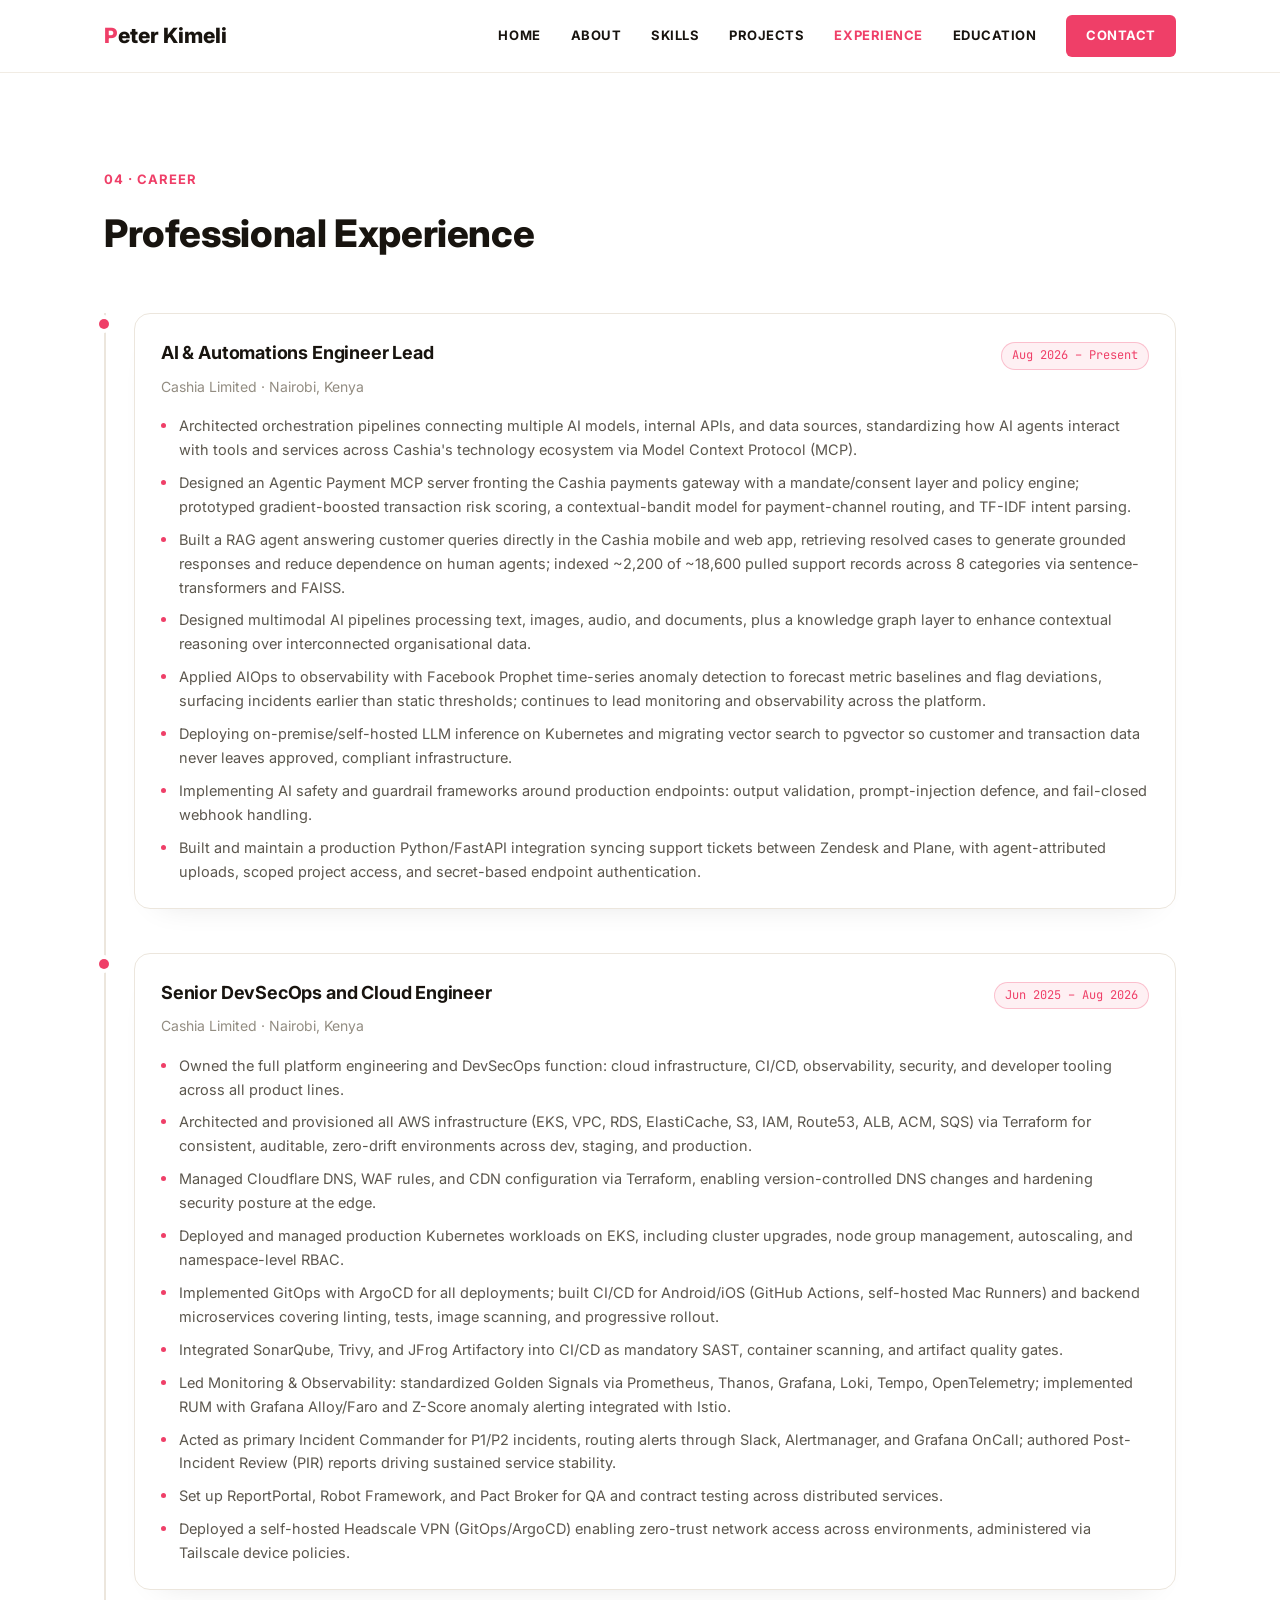
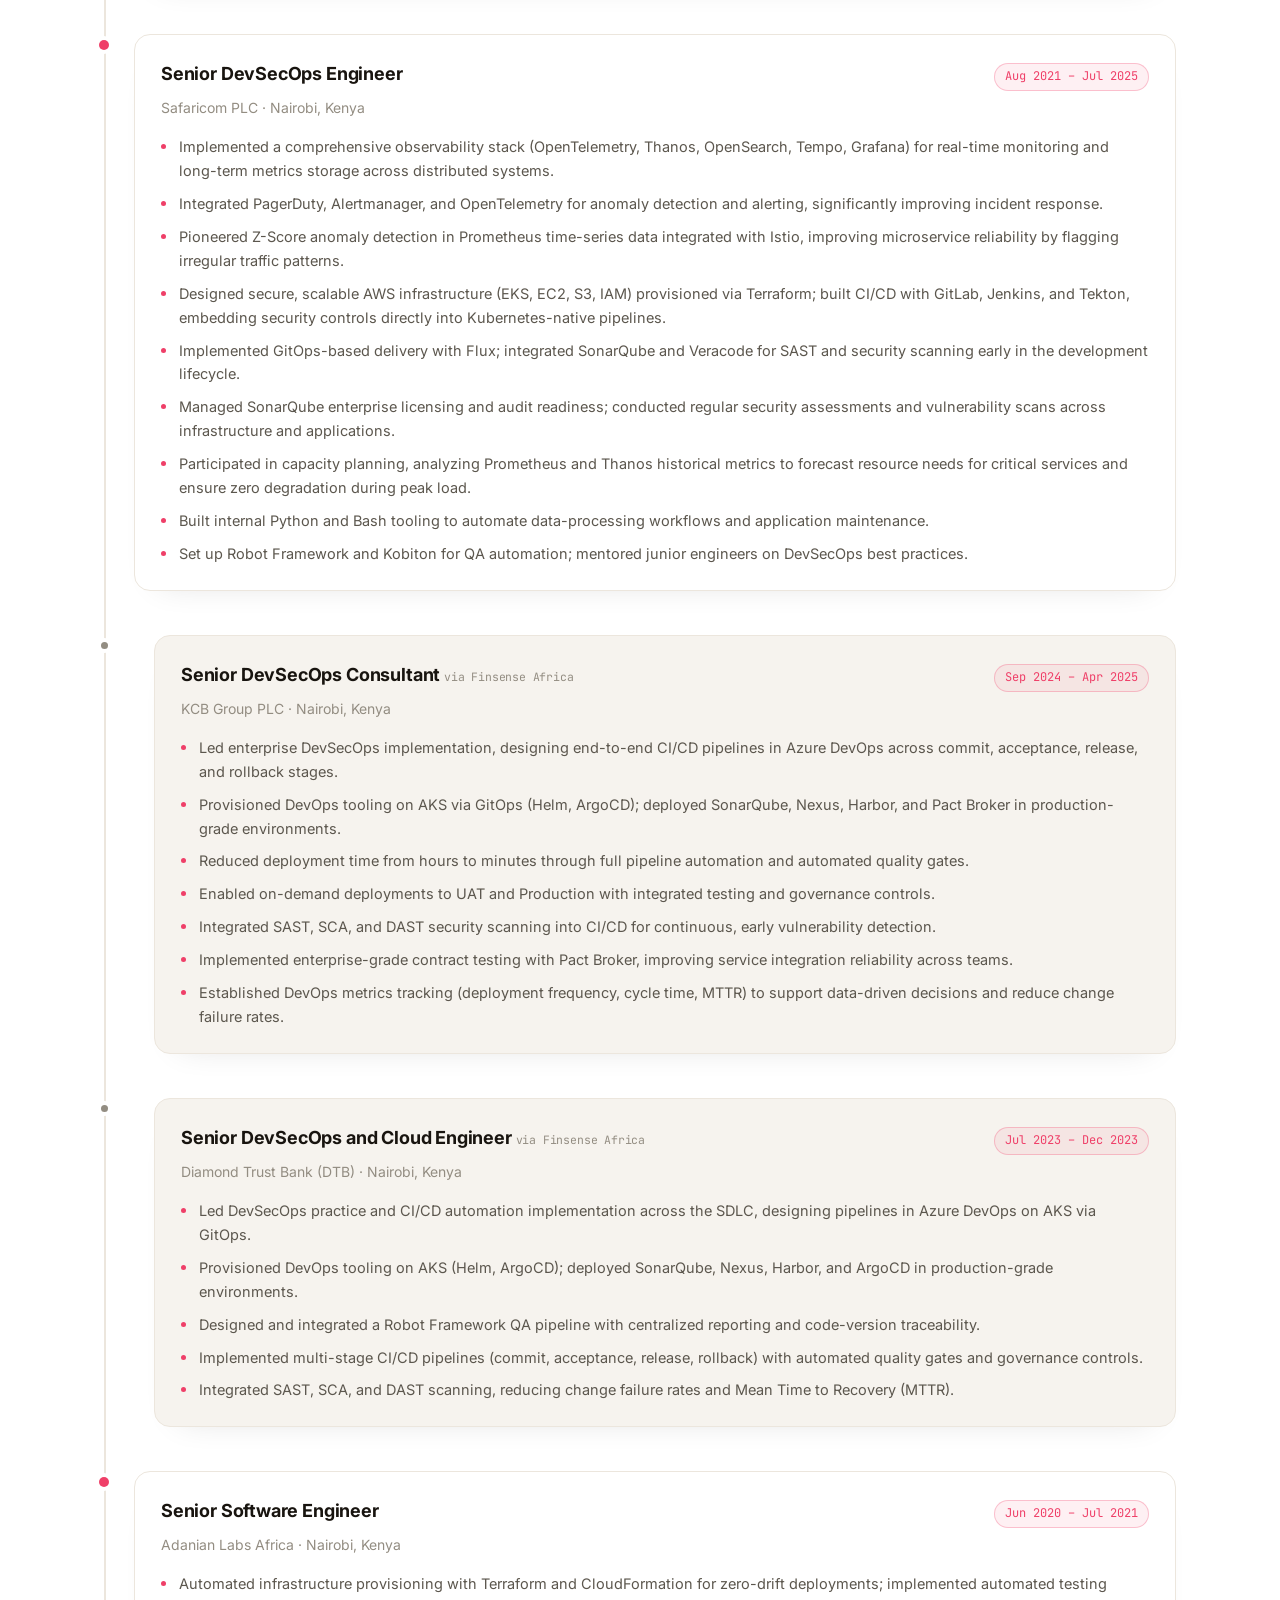
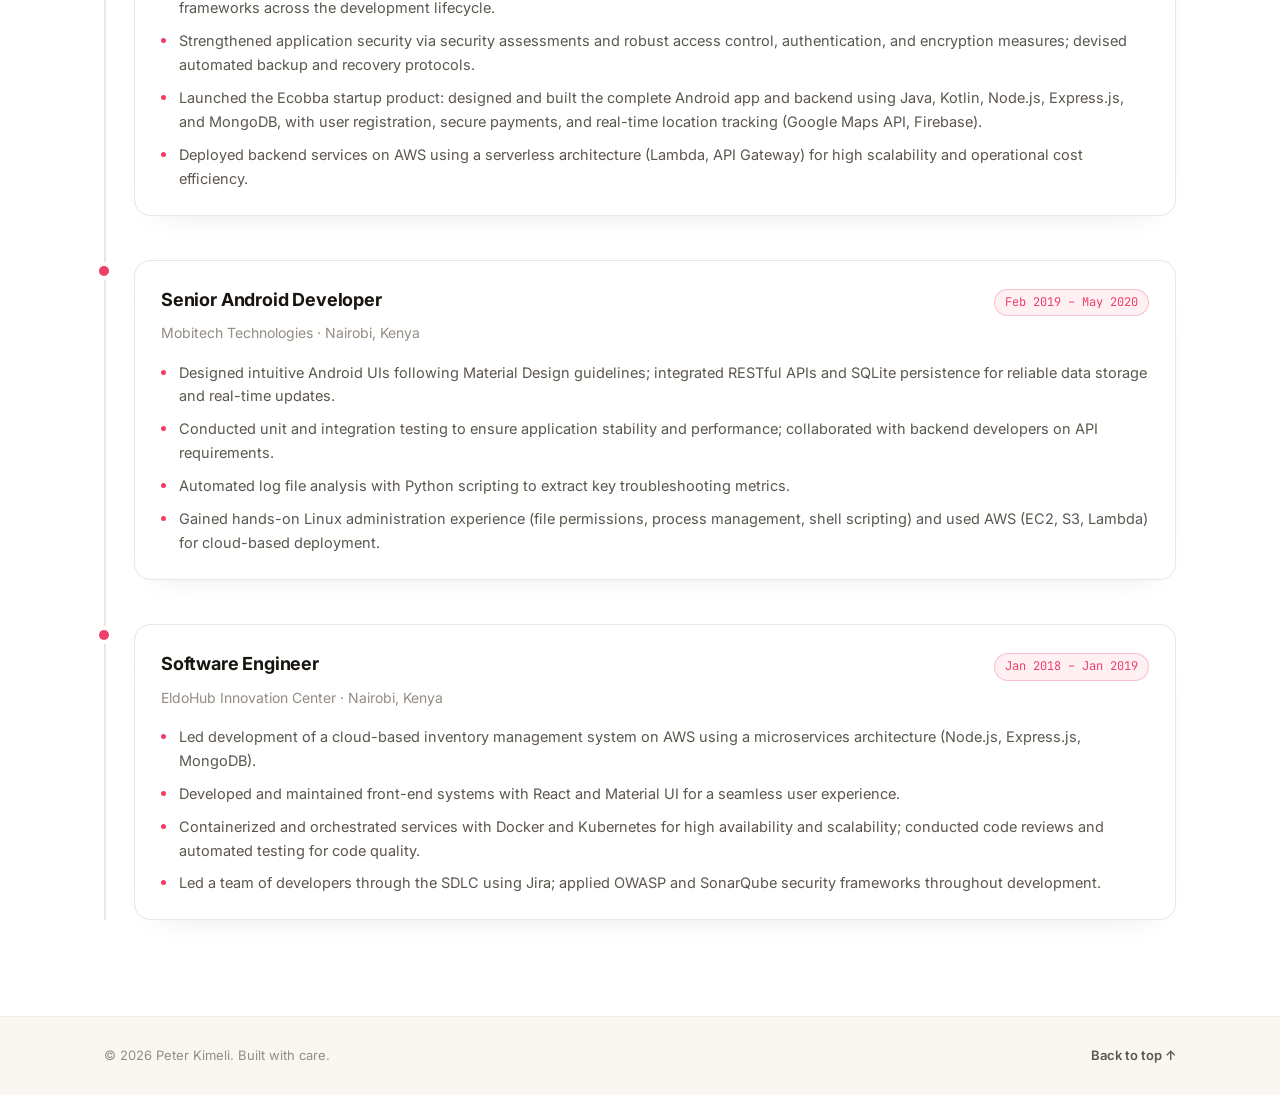
==== commit 2bc896bd: "Remove redundant Finsense Africa consultancy bullet from Safaricom entry" ====
--- a/experience.html
+++ b/experience.html
@@ -104,7 +104,6 @@
               <li>Participated in capacity planning, analyzing Prometheus and Thanos historical metrics to forecast resource needs for critical services and ensure zero degradation during peak load.</li>
               <li>Built internal Python and Bash tooling to automate data-processing workflows and application maintenance.</li>
               <li>Set up Robot Framework and Kobiton for QA automation; mentored junior engineers on DevSecOps best practices.</li>
-              <li>Delivered two external consultancy engagements via Finsense Africa: KCB Group PLC and Diamond Trust Bank (detailed below).</li>
             </ul>
           </div>
         </article>
